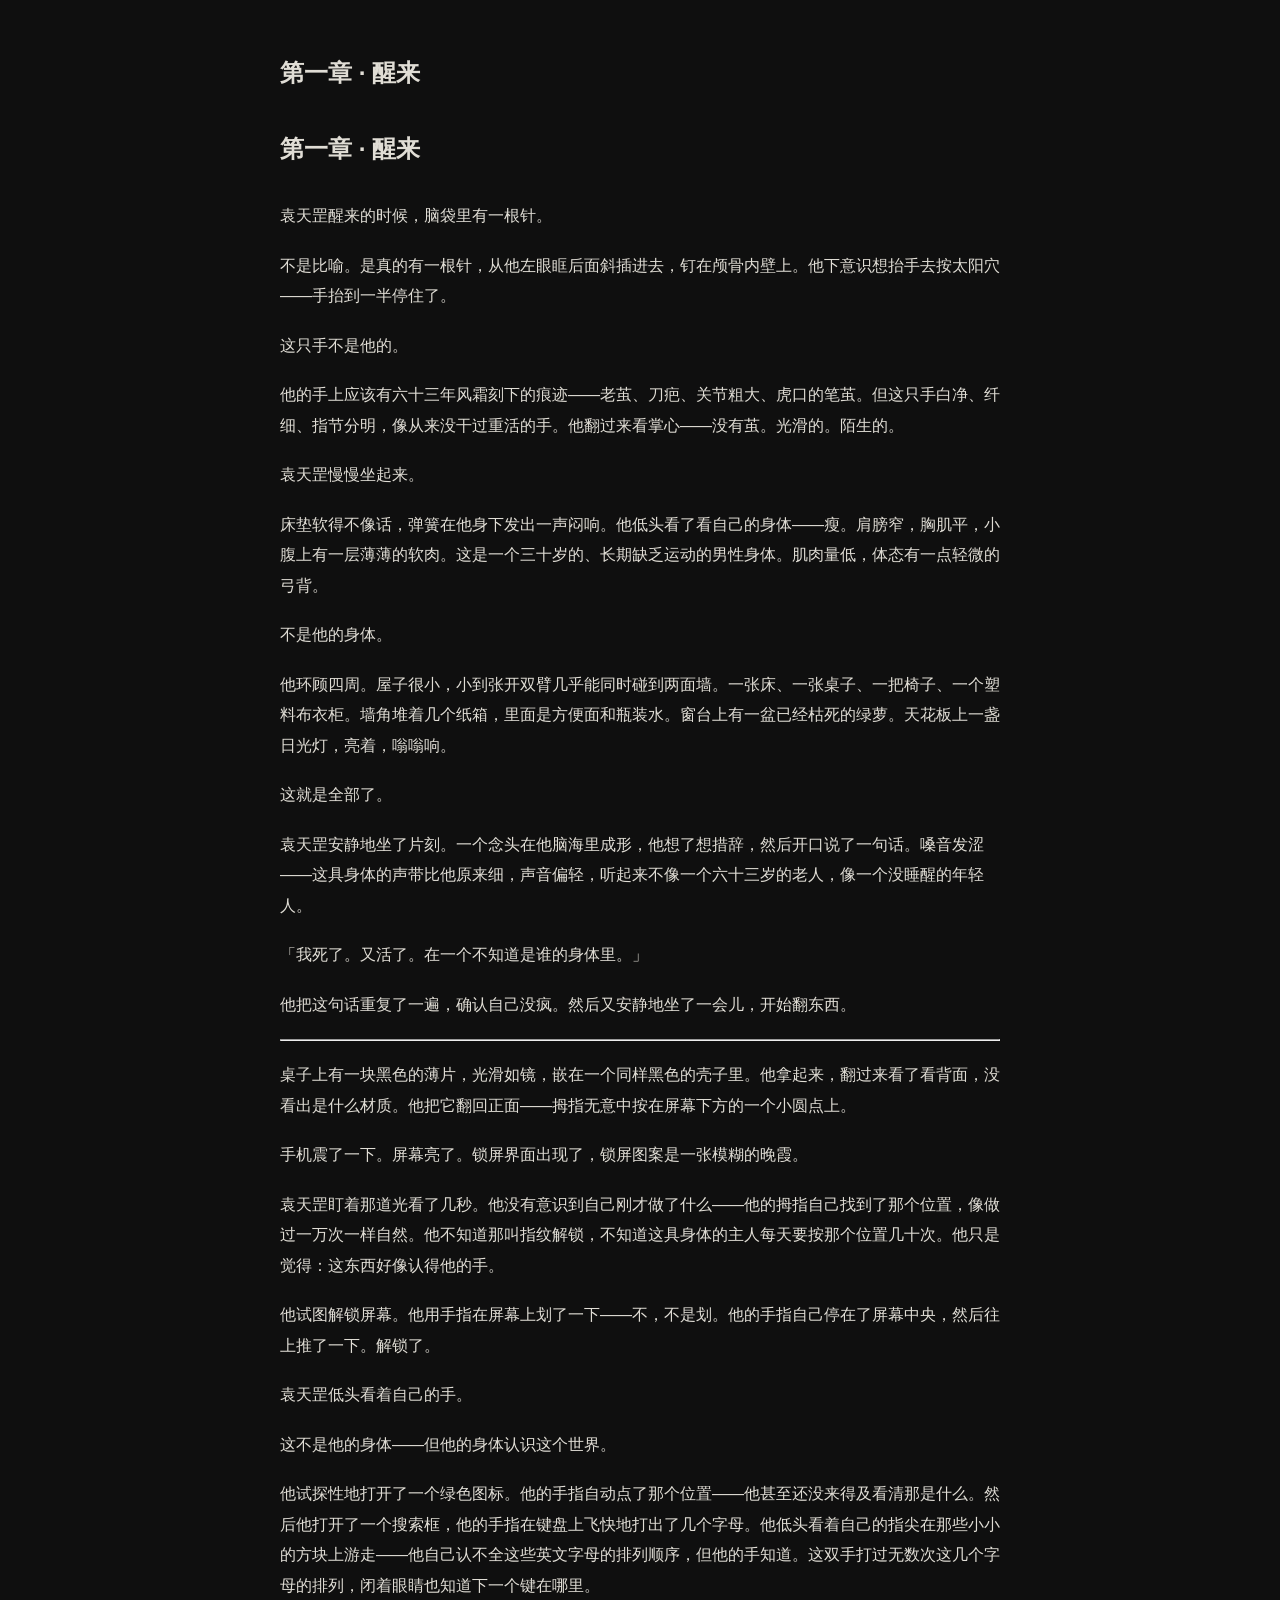
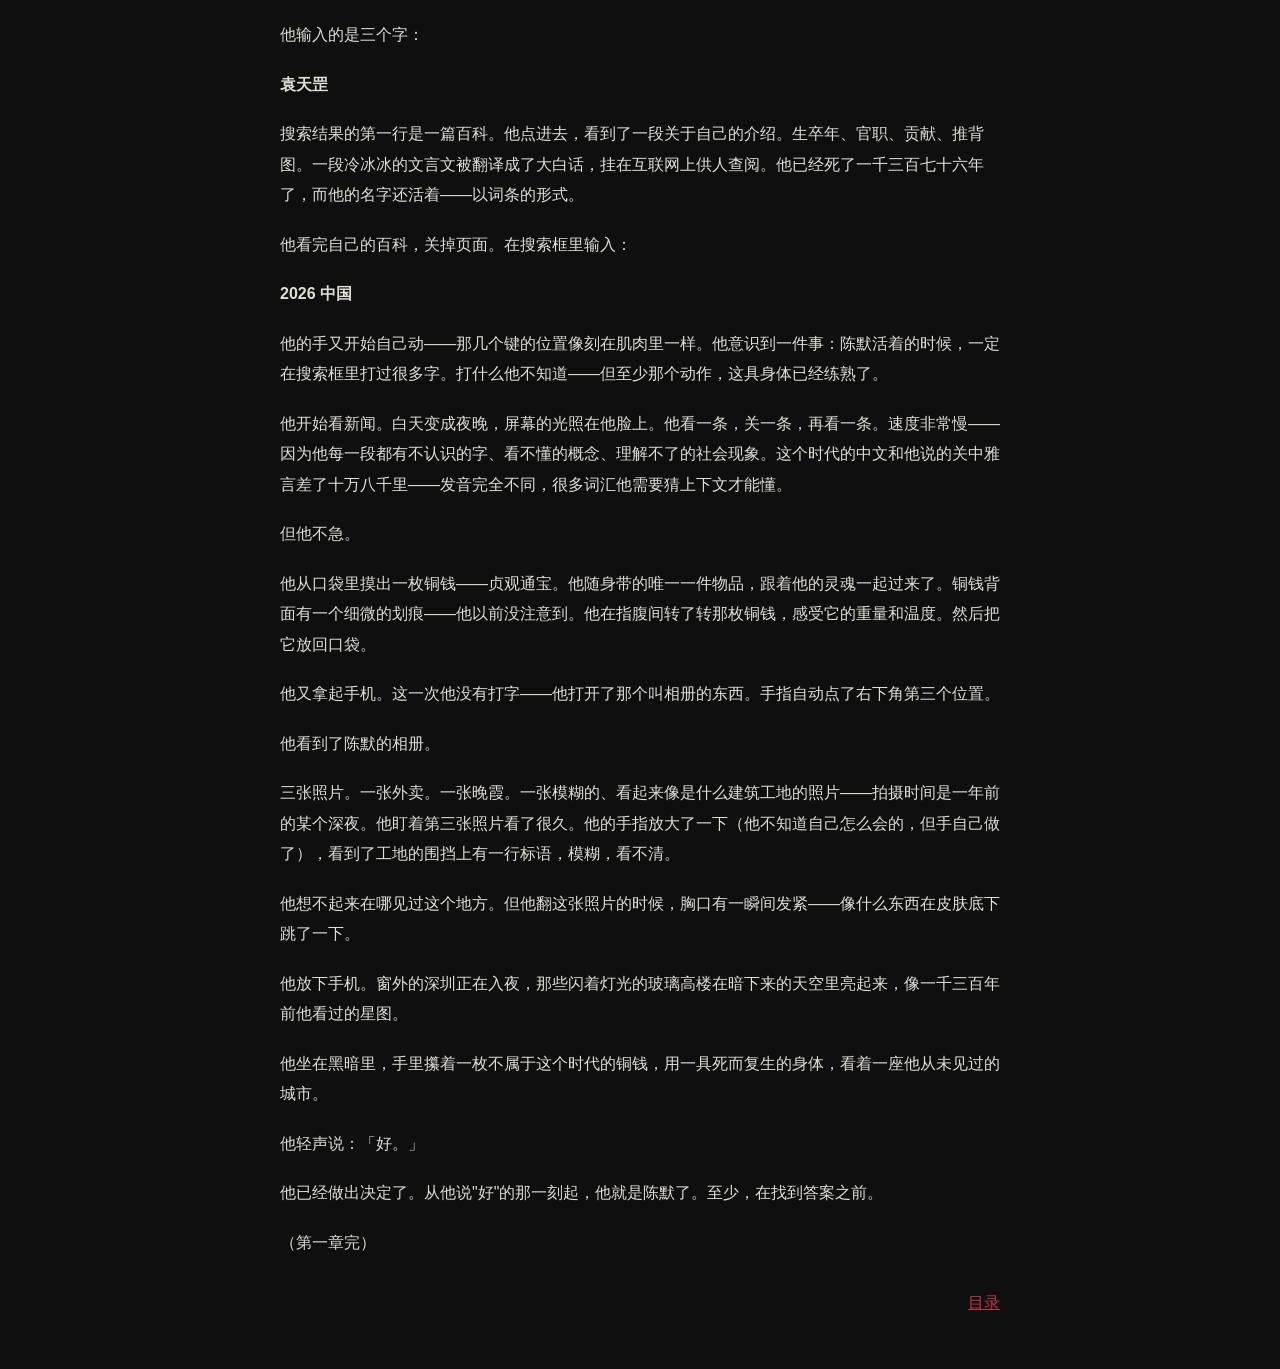
==== ch01.html @ 51642a8d "update" ====
<!DOCTYPE html><html lang=zh-CN><head><meta charset=UTF-8><title>袁天罡 · 第一章 · 醒来</title><link rel=stylesheet href=css/style.css></head><body><div class=chapter><h1>第一章 · 醒来</h1><h1>第一章 · 醒来</h1>
<p>袁天罡醒来的时候，脑袋里有一根针。</p>
<p>不是比喻。是真的有一根针，从他左眼眶后面斜插进去，钉在颅骨内壁上。他下意识想抬手去按太阳穴——手抬到一半停住了。</p>
<p>这只手不是他的。</p>
<p>他的手上应该有六十三年风霜刻下的痕迹——老茧、刀疤、关节粗大、虎口的笔茧。但这只手白净、纤细、指节分明，像从来没干过重活的手。他翻过来看掌心——没有茧。光滑的。陌生的。</p>
<p>袁天罡慢慢坐起来。</p>
<p>床垫软得不像话，弹簧在他身下发出一声闷响。他低头看了看自己的身体——瘦。肩膀窄，胸肌平，小腹上有一层薄薄的软肉。这是一个三十岁的、长期缺乏运动的男性身体。肌肉量低，体态有一点轻微的弓背。</p>
<p>不是他的身体。</p>
<p>他环顾四周。屋子很小，小到张开双臂几乎能同时碰到两面墙。一张床、一张桌子、一把椅子、一个塑料布衣柜。墙角堆着几个纸箱，里面是方便面和瓶装水。窗台上有一盆已经枯死的绿萝。天花板上一盏日光灯，亮着，嗡嗡响。</p>
<p>这就是全部了。</p>
<p>袁天罡安静地坐了片刻。一个念头在他脑海里成形，他想了想措辞，然后开口说了一句话。嗓音发涩——这具身体的声带比他原来细，声音偏轻，听起来不像一个六十三岁的老人，像一个没睡醒的年轻人。</p>
<p>「我死了。又活了。在一个不知道是谁的身体里。」</p>
<p>他把这句话重复了一遍，确认自己没疯。然后又安静地坐了一会儿，开始翻东西。</p>
<hr />
<p>桌子上有一块黑色的薄片，光滑如镜，嵌在一个同样黑色的壳子里。他拿起来，翻过来看了看背面，没看出是什么材质。他把它翻回正面——拇指无意中按在屏幕下方的一个小圆点上。</p>
<p>手机震了一下。屏幕亮了。锁屏界面出现了，锁屏图案是一张模糊的晚霞。</p>
<p>袁天罡盯着那道光看了几秒。他没有意识到自己刚才做了什么——他的拇指自己找到了那个位置，像做过一万次一样自然。他不知道那叫指纹解锁，不知道这具身体的主人每天要按那个位置几十次。他只是觉得：这东西好像认得他的手。</p>
<p>他试图解锁屏幕。他用手指在屏幕上划了一下——不，不是划。他的手指自己停在了屏幕中央，然后往上推了一下。解锁了。</p>
<p>袁天罡低头看着自己的手。</p>
<p>这不是他的身体——但他的身体认识这个世界。</p>
<p>他试探性地打开了一个绿色图标。他的手指自动点了那个位置——他甚至还没来得及看清那是什么。然后他打开了一个搜索框，他的手指在键盘上飞快地打出了几个字母。他低头看着自己的指尖在那些小小的方块上游走——他自己认不全这些英文字母的排列顺序，但他的手知道。这双手打过无数次这几个字母的排列，闭着眼睛也知道下一个键在哪里。</p>
<p>他输入的是三个字：</p>
<p><strong>袁天罡</strong></p>
<p>搜索结果的第一行是一篇百科。他点进去，看到了一段关于自己的介绍。生卒年、官职、贡献、推背图。一段冷冰冰的文言文被翻译成了大白话，挂在互联网上供人查阅。他已经死了一千三百七十六年了，而他的名字还活着——以词条的形式。</p>
<p>他看完自己的百科，关掉页面。在搜索框里输入：</p>
<p><strong>2026 中国</strong></p>
<p>他的手又开始自己动——那几个键的位置像刻在肌肉里一样。他意识到一件事：陈默活着的时候，一定在搜索框里打过很多字。打什么他不知道——但至少那个动作，这具身体已经练熟了。</p>
<p>他开始看新闻。白天变成夜晚，屏幕的光照在他脸上。他看一条，关一条，再看一条。速度非常慢——因为他每一段都有不认识的字、看不懂的概念、理解不了的社会现象。这个时代的中文和他说的关中雅言差了十万八千里——发音完全不同，很多词汇他需要猜上下文才能懂。</p>
<p>但他不急。</p>
<p>他从口袋里摸出一枚铜钱——贞观通宝。他随身带的唯一一件物品，跟着他的灵魂一起过来了。铜钱背面有一个细微的划痕——他以前没注意到。他在指腹间转了转那枚铜钱，感受它的重量和温度。然后把它放回口袋。</p>
<p>他又拿起手机。这一次他没有打字——他打开了那个叫相册的东西。手指自动点了右下角第三个位置。</p>
<p>他看到了陈默的相册。</p>
<p>三张照片。一张外卖。一张晚霞。一张模糊的、看起来像是什么建筑工地的照片——拍摄时间是一年前的某个深夜。他盯着第三张照片看了很久。他的手指放大了一下（他不知道自己怎么会的，但手自己做了），看到了工地的围挡上有一行标语，模糊，看不清。</p>
<p>他想不起来在哪见过这个地方。但他翻这张照片的时候，胸口有一瞬间发紧——像什么东西在皮肤底下跳了一下。</p>
<p>他放下手机。窗外的深圳正在入夜，那些闪着灯光的玻璃高楼在暗下来的天空里亮起来，像一千三百年前他看过的星图。</p>
<p>他坐在黑暗里，手里攥着一枚不属于这个时代的铜钱，用一具死而复生的身体，看着一座他从未见过的城市。</p>
<p>他轻声说：「好。」</p>
<p>他已经做出决定了。从他说&quot;好&quot;的那一刻起，他就是陈默了。至少，在找到答案之前。</p>
<p>（第一章完）</p>
</div><div class=chapter-nav style='max-width:720px;margin:30px auto;display:flex;justify-content:space-between'><span></span><a href=index.html>目录</a></div></body></html>
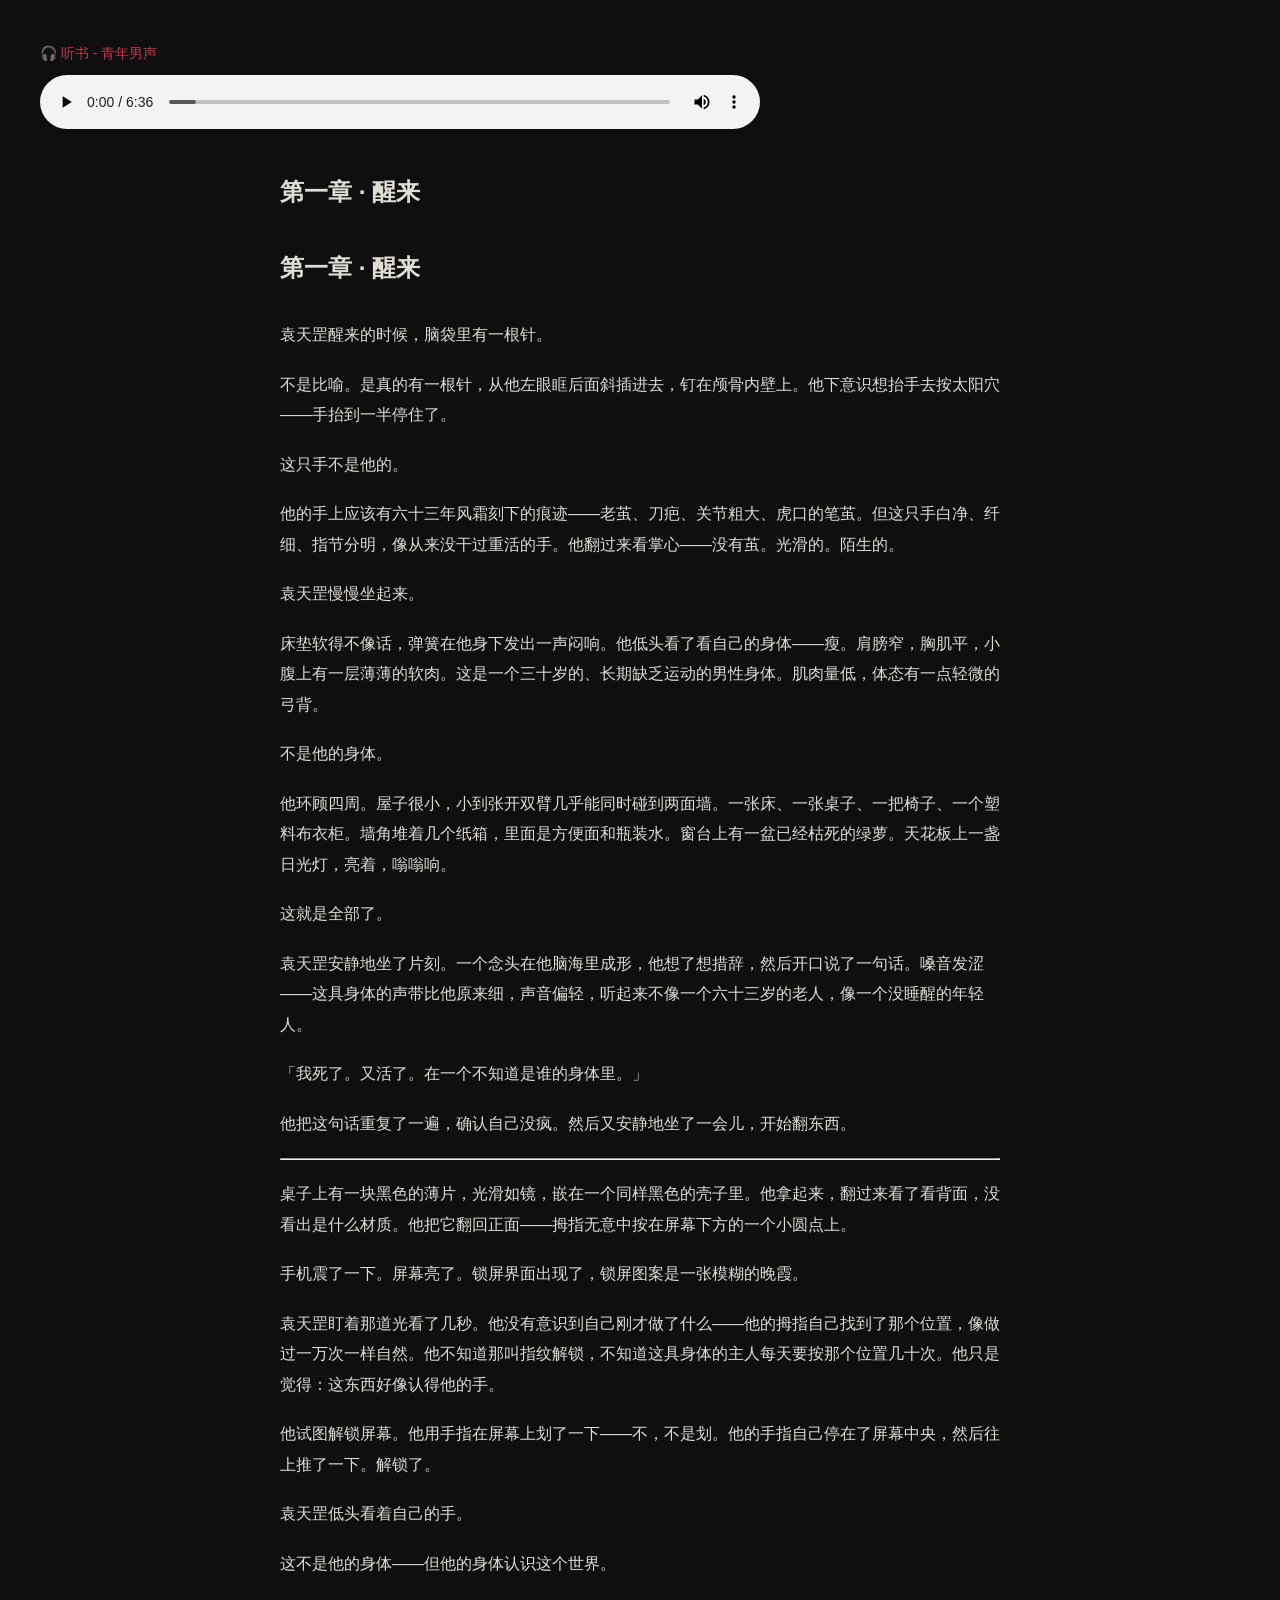
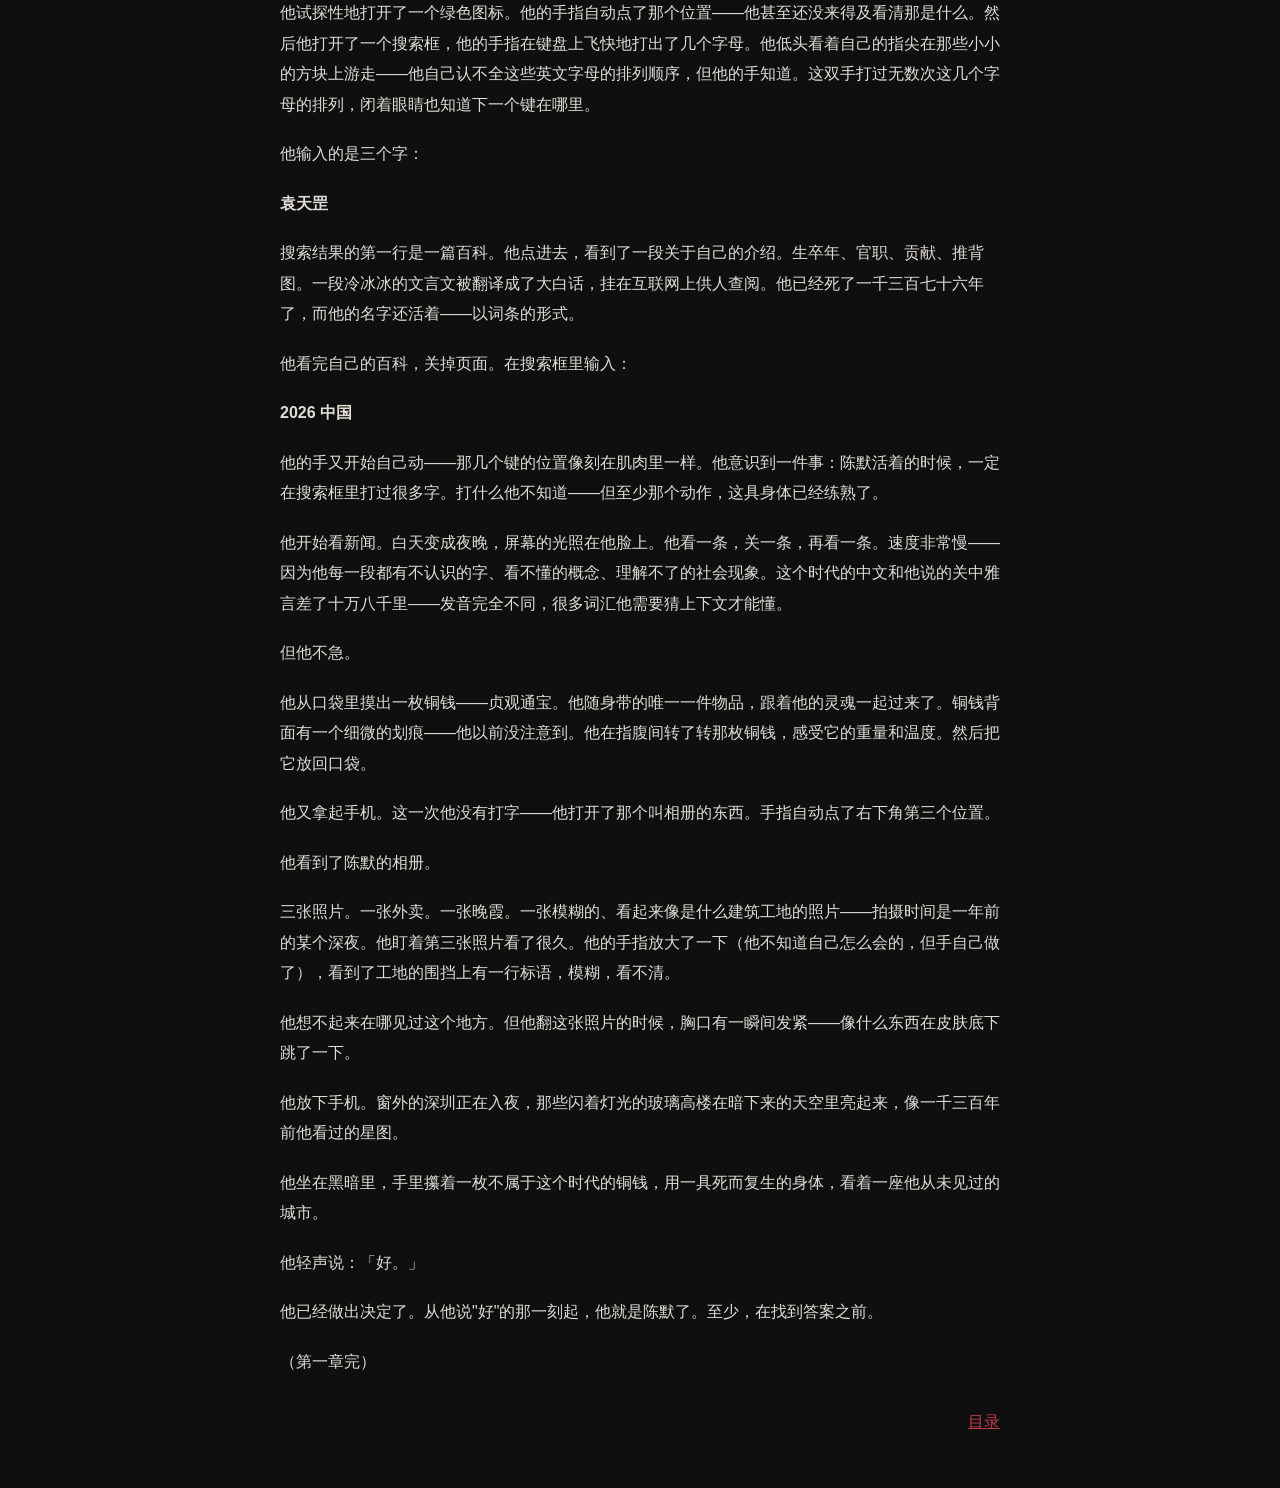
==== commit ba99fdb1: "Add player" ====
--- a/ch01.html
+++ b/ch01.html
@@ -1,4 +1,5 @@
-<!DOCTYPE html><html lang=zh-CN><head><meta charset=UTF-8><title>袁天罡 · 第一章 · 醒来</title><link rel=stylesheet href=css/style.css></head><body><div class=chapter><h1>第一章 · 醒来</h1><h1>第一章 · 醒来</h1>
+<!DOCTYPE html><html lang=zh-CN><head><meta charset=UTF-8><title>袁天罡 · 第一章 · 醒来</title><link rel=stylesheet href=css/style.css></head><body><div style=max-width:720px;margin:20px auto;background:#1a1a1a;border-radius:8px;padding:15px 20px;border-left:3px solid #8b2332><div style=color:#c0394a;font-size:14px;margin-bottom:8px>🎧 听书 - 青年男声</div><audio controls style=width:100% preload=metadata><source src=audio/ch01_full.mp3 type=audio/mpeg></audio></div>
+<div class=chapter><h1>第一章 · 醒来</h1><h1>第一章 · 醒来</h1>
 <p>袁天罡醒来的时候，脑袋里有一根针。</p>
 <p>不是比喻。是真的有一根针，从他左眼眶后面斜插进去，钉在颅骨内壁上。他下意识想抬手去按太阳穴——手抬到一半停住了。</p>
 <p>这只手不是他的。</p>
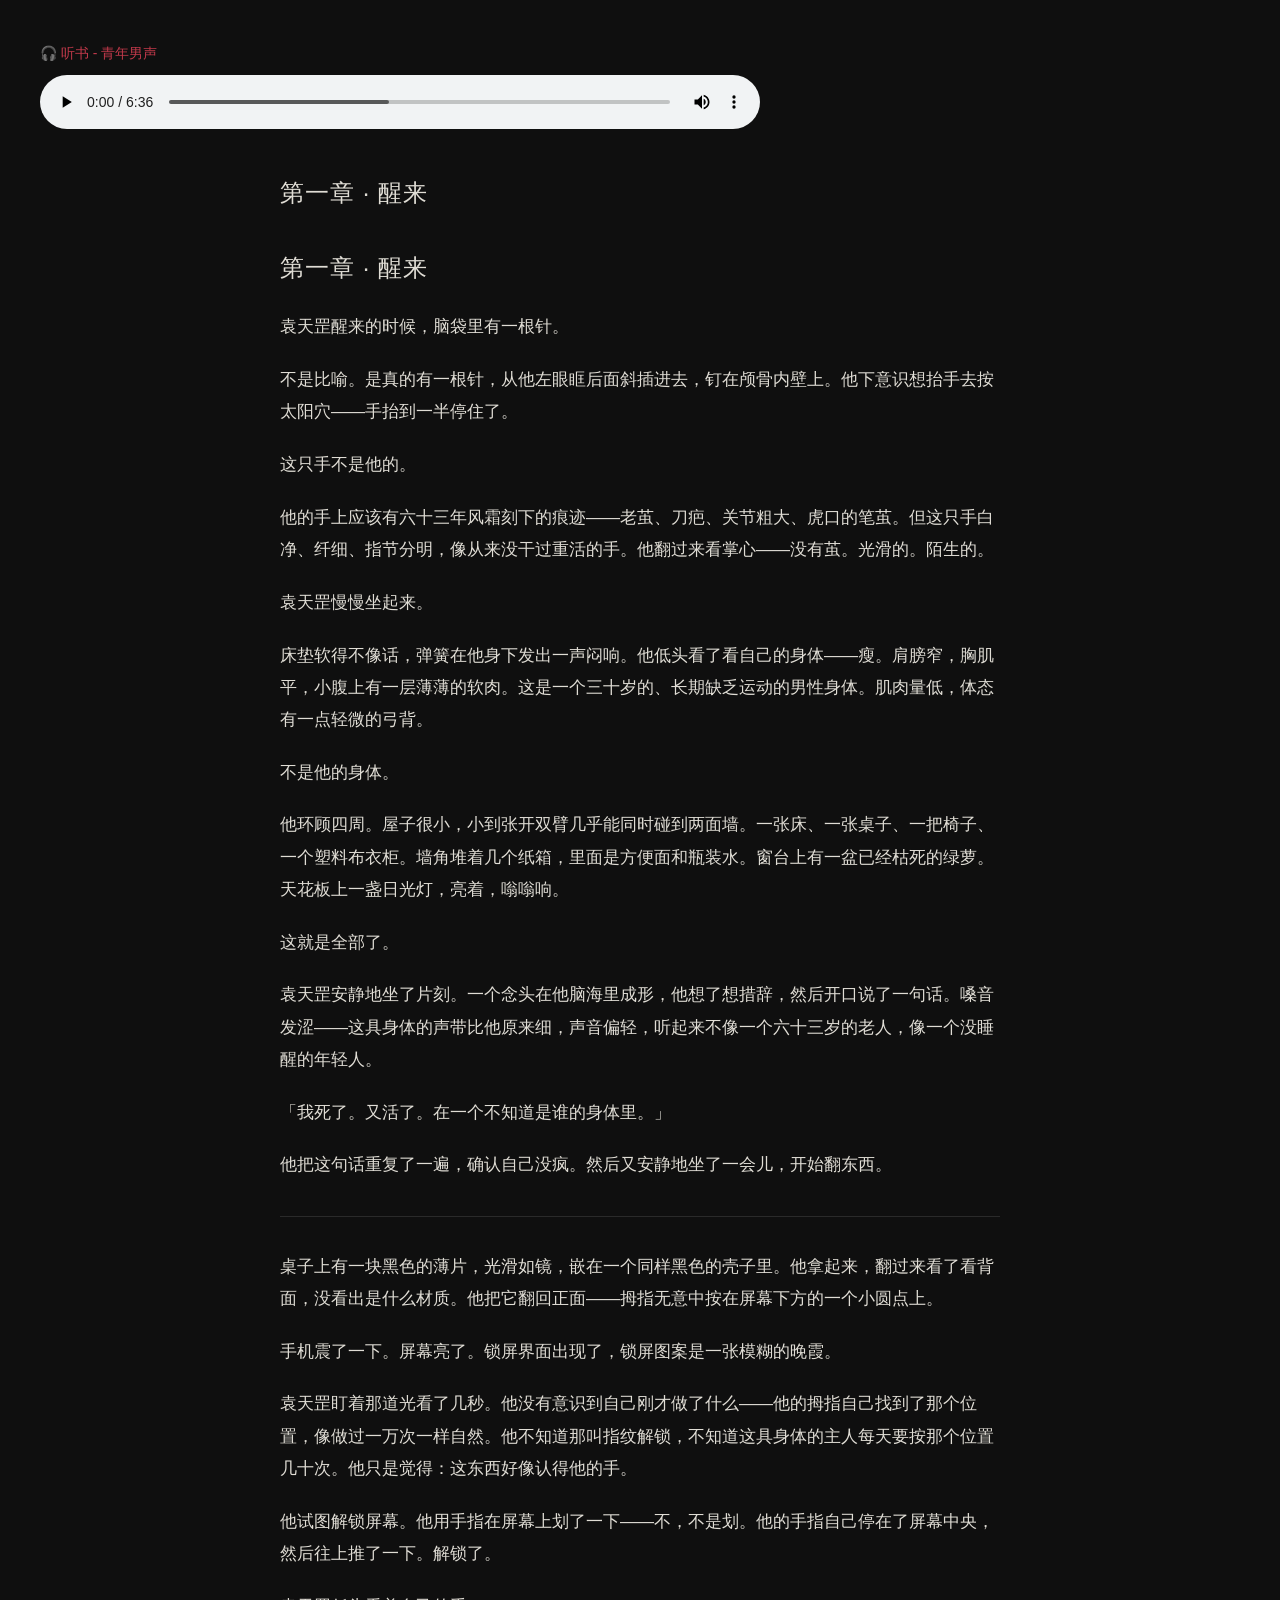
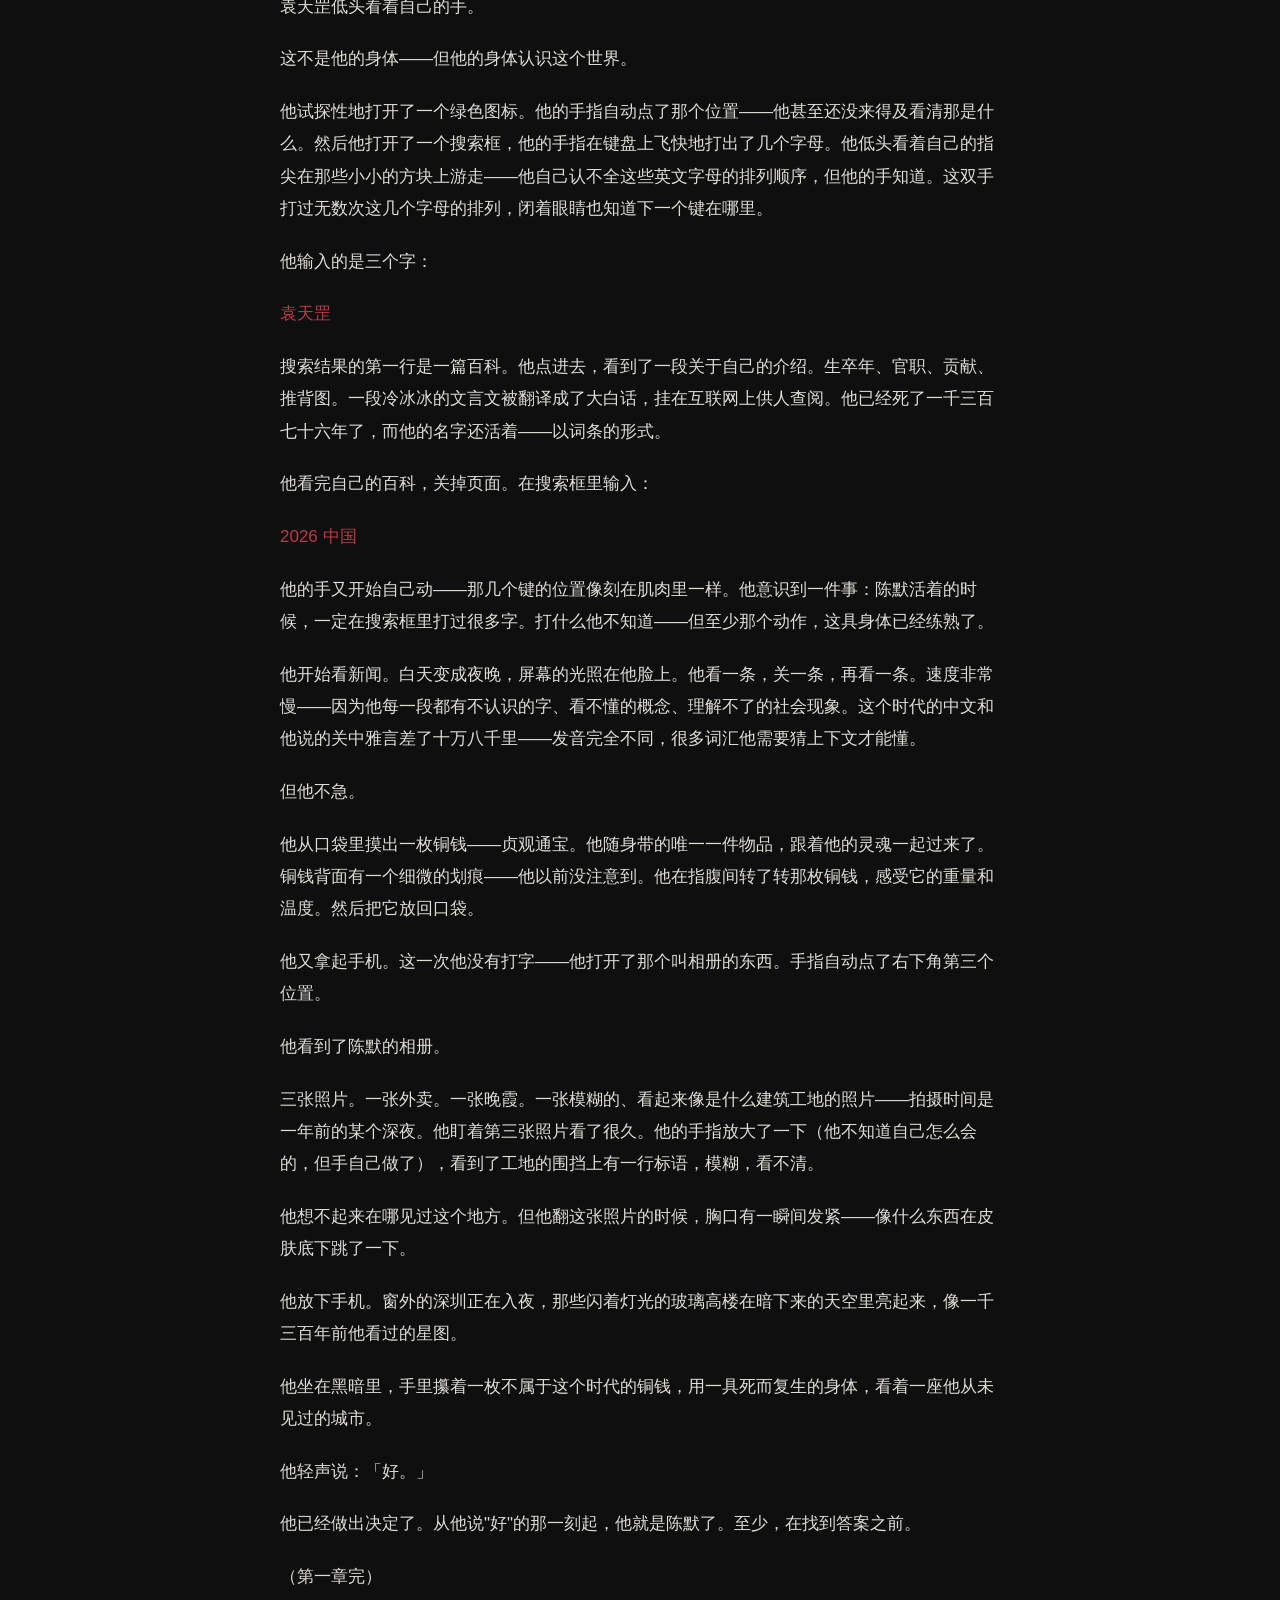
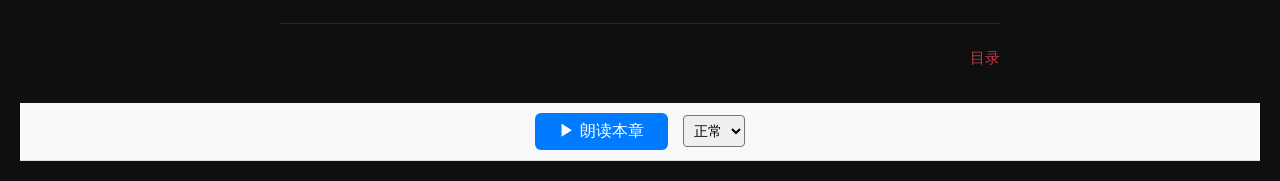
==== commit 48a5e738: "添加TTS朗读: ch01.html" ====
--- a/ch01.html
+++ b/ch01.html
@@ -38,4 +38,104 @@
 <p>他轻声说：「好。」</p>
 <p>他已经做出决定了。从他说&quot;好&quot;的那一刻起，他就是陈默了。至少，在找到答案之前。</p>
 <p>（第一章完）</p>
-</div><div class=chapter-nav style='max-width:720px;margin:30px auto;display:flex;justify-content:space-between'><span></span><a href=index.html>目录</a></div></body></html>+</div><div class=chapter-nav style='max-width:720px;margin:30px auto;display:flex;justify-content:space-between'><span></span><a href=index.html>目录</a></div>
+    <div id="tts-bar" style="position:sticky;top:0;background:#f8f9fa;padding:10px;border-bottom:1px solid #ddd;text-align:center;z-index:100;display:none;">
+        <button id="tts-play" style="padding:8px 24px;background:#007aff;color:white;border:none;border-radius:6px;cursor:pointer;font-size:16px;">▶ 朗读本章</button>
+        <button id="tts-pause" style="padding:8px 24px;background:#ff9500;color:white;border:none;border-radius:6px;cursor:pointer;font-size:16px;display:none;">⏸ 暂停</button>
+        <button id="tts-stop" style="padding:8px 24px;background:#ff3b30;color:white;border:none;border-radius:6px;cursor:pointer;font-size:16px;display:none;">⏹ 停止</button>
+        <select id="tts-rate" style="margin-left:10px;padding:6px;border-radius:4px;font-size:14px;">
+            <option value="0.8">慢速</option>
+            <option value="1" selected>正常</option>
+            <option value="1.2">快速</option>
+        </select>
+    </div>
+    <script>
+    (function(){
+        const bar = document.getElementById('tts-bar');
+        const playBtn = document.getElementById('tts-play');
+        const pauseBtn = document.getElementById('tts-pause');
+        const stopBtn = document.getElementById('tts-stop');
+        const rateSelect = document.getElementById('tts-rate');
+        let utterance = null;
+        let isPaused = false;
+        
+        function getText() {
+            const content = document.querySelector('.content') || document.querySelector('body');
+            const clone = content.cloneNode(true);
+            // 移除按钮/脚本/样式
+            clone.querySelectorAll('script,style,button,select,#tts-bar,.footer,.site-footer,.site-header,.chapter-list,.meta').forEach(el => el.remove());
+            let text = clone.textContent || '';
+            // 清理多余空白
+            text = text.replace(/\s+/g, ' ').trim();
+            // 限制长度（避免太长）
+            if (text.length > 50000) text = text.slice(0, 50000);
+            return text;
+        }
+        
+        function speak() {
+            if (utterance) {
+                window.speechSynthesis.cancel();
+            }
+            utterance = new SpeechSynthesisUtterance(getText());
+            utterance.lang = 'zh-CN';
+            utterance.rate = parseFloat(rateSelect.value);
+            
+            // 尝试选一个中文语音
+            const voices = window.speechSynthesis.getVoices();
+            const zhVoice = voices.find(v => v.lang.startsWith('zh'));
+            if (zhVoice) utterance.voice = zhVoice;
+            
+            utterance.onstart = function() {
+                playBtn.style.display = 'none';
+                pauseBtn.style.display = 'inline-block';
+                stopBtn.style.display = 'inline-block';
+            };
+            utterance.onend = function() {
+                playBtn.style.display = 'inline-block';
+                pauseBtn.style.display = 'none';
+                stopBtn.style.display = 'none';
+                utterance = null;
+            };
+            utterance.onerror = function() {
+                playBtn.style.display = 'inline-block';
+                pauseBtn.style.display = 'none';
+                stopBtn.style.display = 'none';
+            };
+            window.speechSynthesis.speak(utterance);
+        }
+        
+        playBtn.addEventListener('click', function() {
+            if (isPaused && utterance) {
+                window.speechSynthesis.resume();
+                isPaused = false;
+                playBtn.style.display = 'none';
+                pauseBtn.style.display = 'inline-block';
+                return;
+            }
+            speak();
+        });
+        
+        pauseBtn.addEventListener('click', function() {
+            window.speechSynthesis.pause();
+            isPaused = true;
+            pauseBtn.style.display = 'none';
+            playBtn.style.display = 'inline-block';
+            playBtn.textContent = '▶ 继续';
+        });
+        
+        stopBtn.addEventListener('click', function() {
+            window.speechSynthesis.cancel();
+            utterance = null;
+            isPaused = false;
+            playBtn.style.display = 'inline-block';
+            playBtn.textContent = '▶ 朗读本章';
+            pauseBtn.style.display = 'none';
+            stopBtn.style.display = 'none';
+        });
+        
+        // 显示TTS栏
+        bar.style.display = 'block';
+    })();
+    </script>
+
+</body></html>
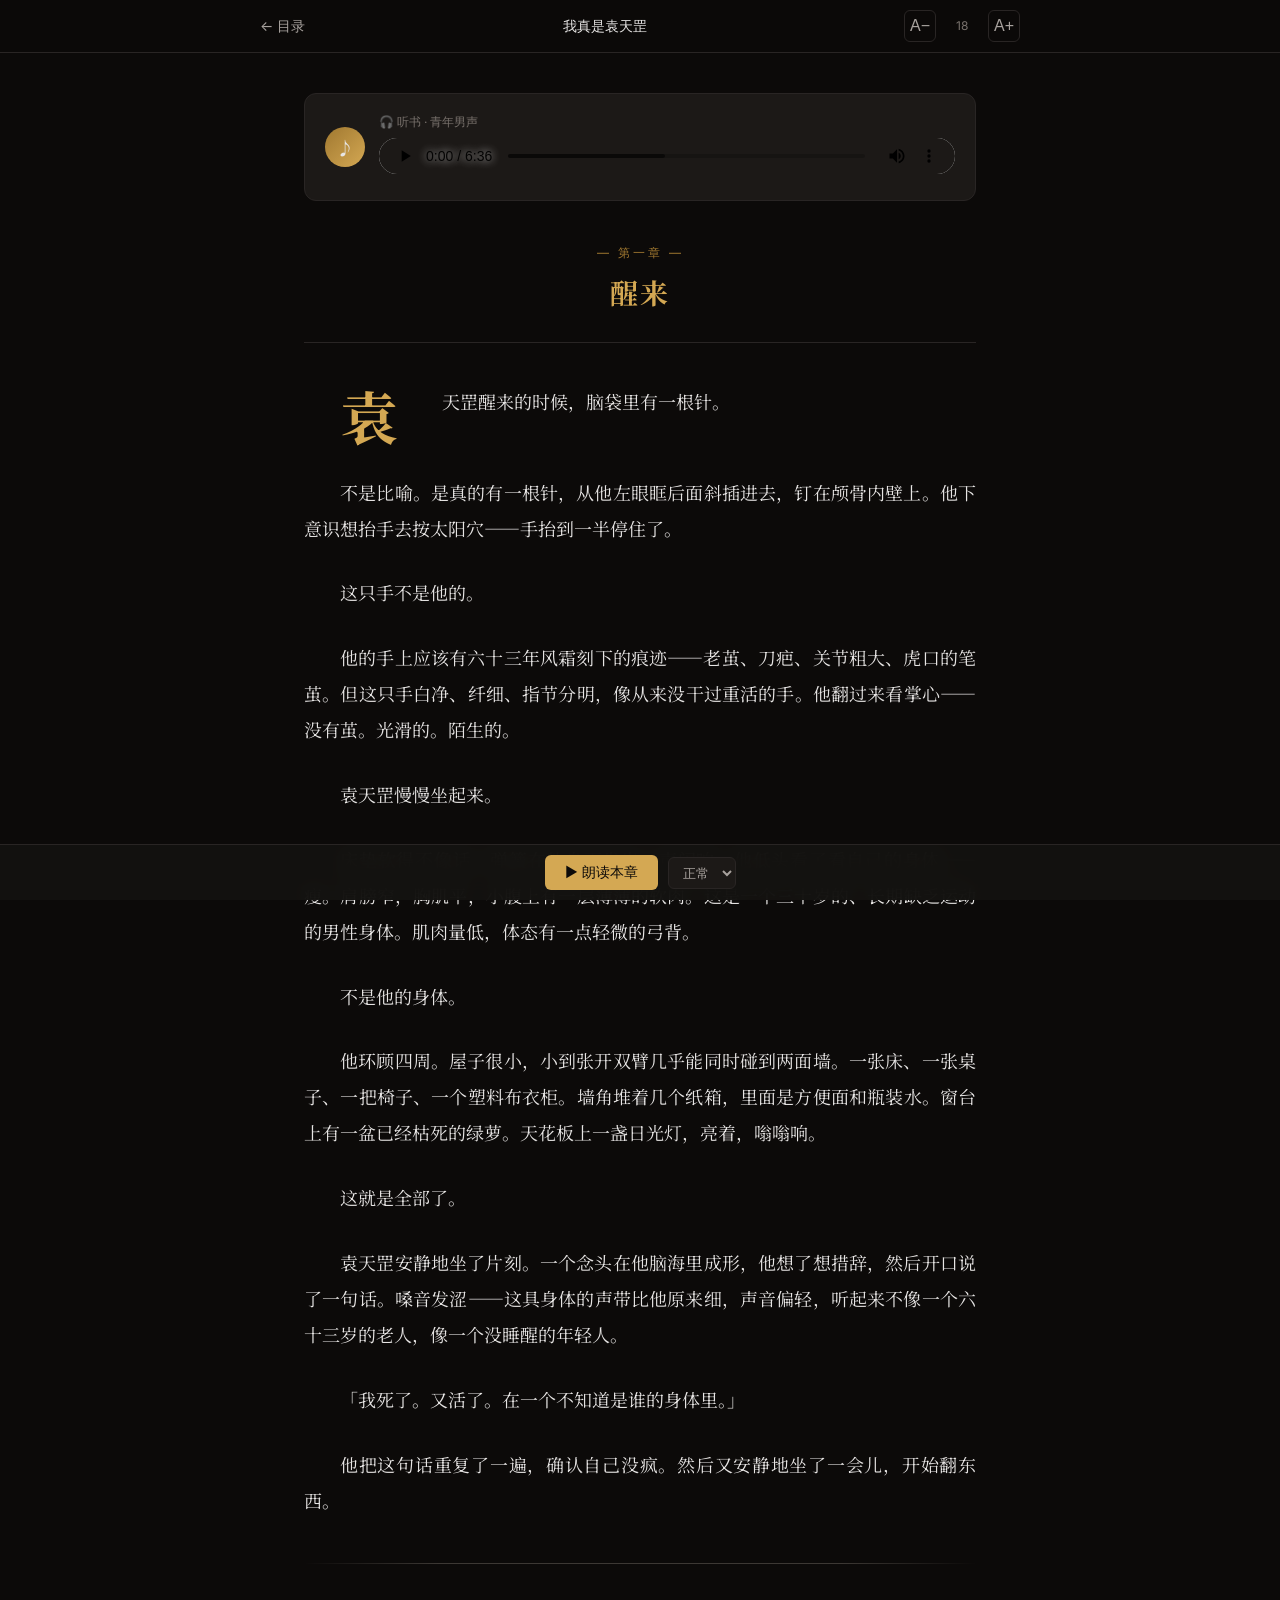
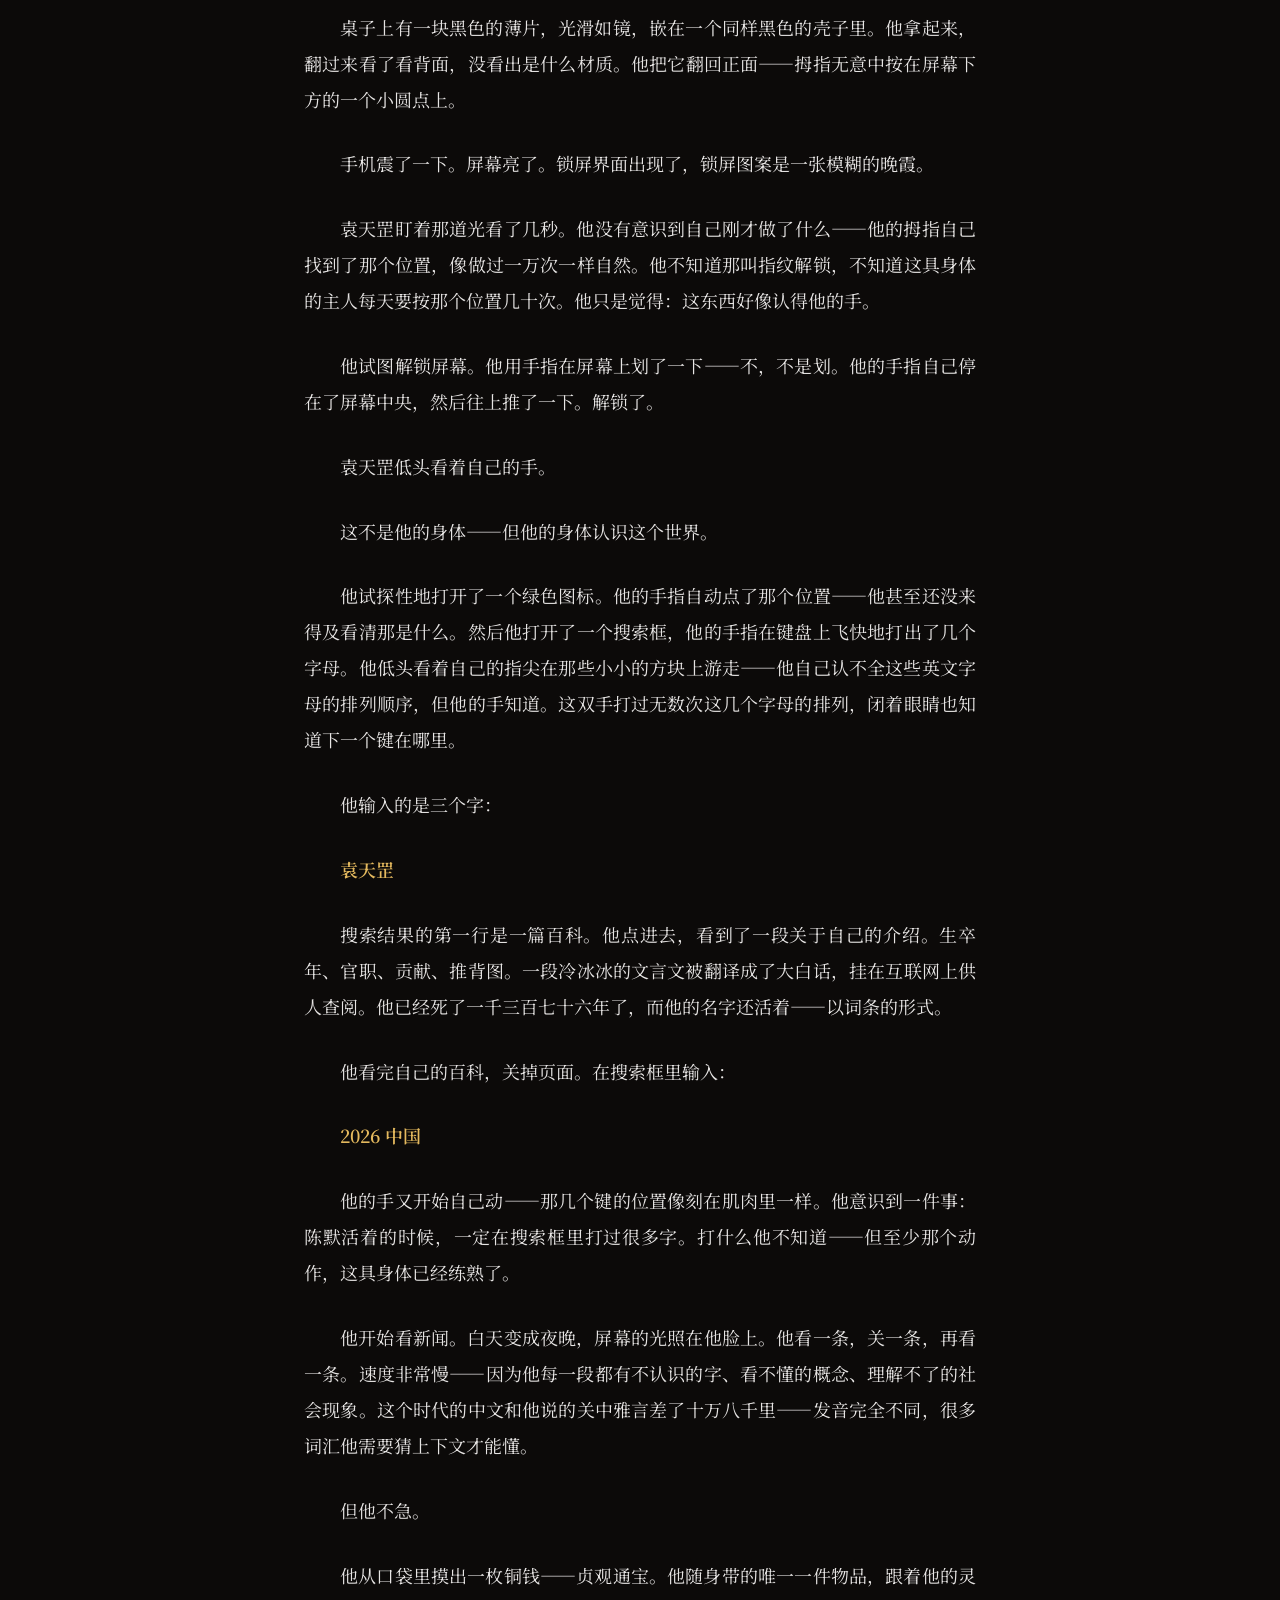
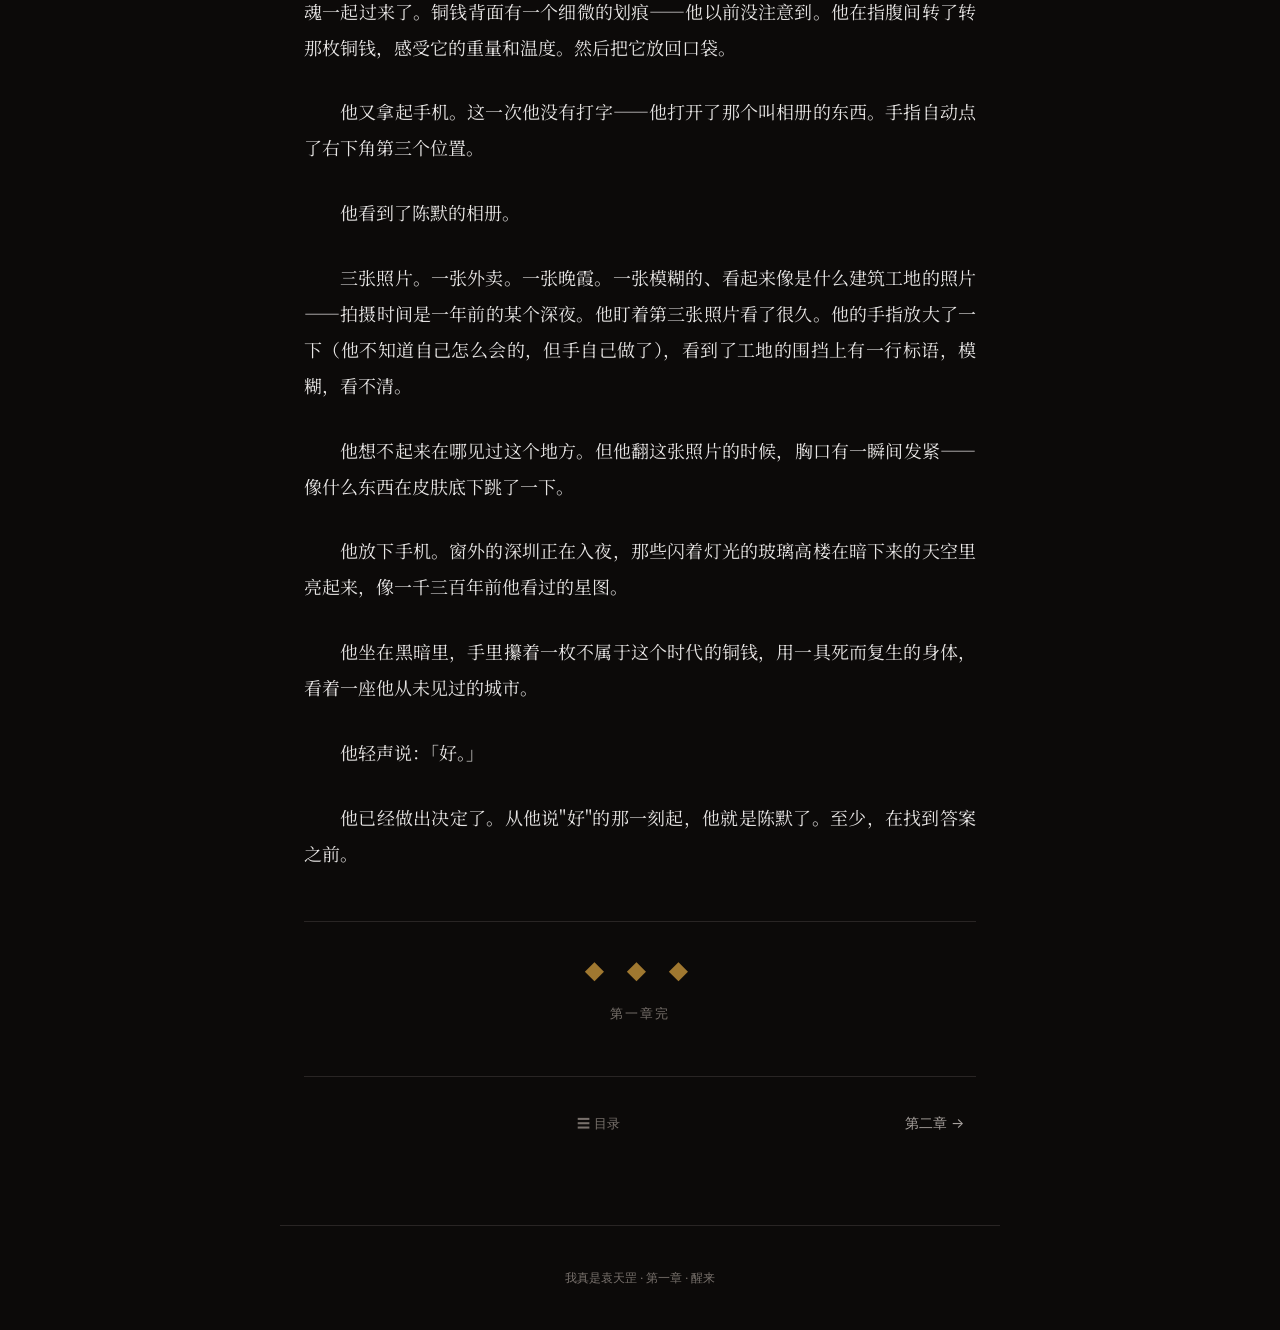
==== commit c53875a4: "v2 主题 redesign: 暗金古卷风格，目录页+章节页全新排版，阅读进度条，字号调节，TTS朗读" ====
--- a/ch01.html
+++ b/ch01.html
@@ -1,5 +1,45 @@
-<!DOCTYPE html><html lang=zh-CN><head><meta charset=UTF-8><title>袁天罡 · 第一章 · 醒来</title><link rel=stylesheet href=css/style.css></head><body><div style=max-width:720px;margin:20px auto;background:#1a1a1a;border-radius:8px;padding:15px 20px;border-left:3px solid #8b2332><div style=color:#c0394a;font-size:14px;margin-bottom:8px>🎧 听书 - 青年男声</div><audio controls style=width:100% preload=metadata><source src=audio/ch01_full.mp3 type=audio/mpeg></audio></div>
-<div class=chapter><h1>第一章 · 醒来</h1><h1>第一章 · 醒来</h1>
+<!DOCTYPE html>
+<html lang="zh-CN">
+<head>
+<meta charset="UTF-8">
+<meta name="viewport" content="width=device-width,initial-scale=1.0">
+<title>第一章 · 醒来 · 我真是袁天罡</title>
+<link rel="stylesheet" href="css/style.css">
+</head>
+<body>
+
+<div id="reading-progress"></div>
+
+<nav class="top-nav">
+  <div class="top-nav-inner">
+    <a href="index.html">← 目录</a>
+    <span class="nav-title">我真是袁天罡</span>
+    <div class="reading-controls">
+      <button id="font-dec" title="减小字号">A−</button>
+      <span class="font-size-label" id="font-label">18</span>
+      <button id="font-inc" title="增大字号">A+</button>
+    </div>
+  </div>
+</nav>
+
+<div class="chapter-wrapper">
+  <div class="audio-player">
+    <div class="audio-icon">♪</div>
+    <div class="audio-info">
+      <div class="audio-label">🎧 听书 · 青年男声</div>
+      <audio controls preload="metadata">
+        <source src="audio/ch01_full.mp3" type="audio/mpeg">
+      </audio>
+    </div>
+  </div>
+
+  <div class="chapter-title">
+    <div class="ch-label">— 第一章 —</div>
+    <h1>醒来</h1>
+  </div>
+
+  <div class="chapter-content">
+
 <p>袁天罡醒来的时候，脑袋里有一根针。</p>
 <p>不是比喻。是真的有一根针，从他左眼眶后面斜插进去，钉在颅骨内壁上。他下意识想抬手去按太阳穴——手抬到一半停住了。</p>
 <p>这只手不是他的。</p>
@@ -12,7 +52,9 @@
 <p>袁天罡安静地坐了片刻。一个念头在他脑海里成形，他想了想措辞，然后开口说了一句话。嗓音发涩——这具身体的声带比他原来细，声音偏轻，听起来不像一个六十三岁的老人，像一个没睡醒的年轻人。</p>
 <p>「我死了。又活了。在一个不知道是谁的身体里。」</p>
 <p>他把这句话重复了一遍，确认自己没疯。然后又安静地坐了一会儿，开始翻东西。</p>
+
 <hr />
+
 <p>桌子上有一块黑色的薄片，光滑如镜，嵌在一个同样黑色的壳子里。他拿起来，翻过来看了看背面，没看出是什么材质。他把它翻回正面——拇指无意中按在屏幕下方的一个小圆点上。</p>
 <p>手机震了一下。屏幕亮了。锁屏界面出现了，锁屏图案是一张模糊的晚霞。</p>
 <p>袁天罡盯着那道光看了几秒。他没有意识到自己刚才做了什么——他的拇指自己找到了那个位置，像做过一万次一样自然。他不知道那叫指纹解锁，不知道这具身体的主人每天要按那个位置几十次。他只是觉得：这东西好像认得他的手。</p>
@@ -36,106 +78,117 @@
 <p>他放下手机。窗外的深圳正在入夜，那些闪着灯光的玻璃高楼在暗下来的天空里亮起来，像一千三百年前他看过的星图。</p>
 <p>他坐在黑暗里，手里攥着一枚不属于这个时代的铜钱，用一具死而复生的身体，看着一座他从未见过的城市。</p>
 <p>他轻声说：「好。」</p>
-<p>他已经做出决定了。从他说&quot;好&quot;的那一刻起，他就是陈默了。至少，在找到答案之前。</p>
-<p>（第一章完）</p>
-</div><div class=chapter-nav style='max-width:720px;margin:30px auto;display:flex;justify-content:space-between'><span></span><a href=index.html>目录</a></div>
-    <div id="tts-bar" style="position:sticky;top:0;background:#f8f9fa;padding:10px;border-bottom:1px solid #ddd;text-align:center;z-index:100;display:none;">
-        <button id="tts-play" style="padding:8px 24px;background:#007aff;color:white;border:none;border-radius:6px;cursor:pointer;font-size:16px;">▶ 朗读本章</button>
-        <button id="tts-pause" style="padding:8px 24px;background:#ff9500;color:white;border:none;border-radius:6px;cursor:pointer;font-size:16px;display:none;">⏸ 暂停</button>
-        <button id="tts-stop" style="padding:8px 24px;background:#ff3b30;color:white;border:none;border-radius:6px;cursor:pointer;font-size:16px;display:none;">⏹ 停止</button>
-        <select id="tts-rate" style="margin-left:10px;padding:6px;border-radius:4px;font-size:14px;">
-            <option value="0.8">慢速</option>
-            <option value="1" selected>正常</option>
-            <option value="1.2">快速</option>
-        </select>
-    </div>
-    <script>
-    (function(){
-        const bar = document.getElementById('tts-bar');
-        const playBtn = document.getElementById('tts-play');
-        const pauseBtn = document.getElementById('tts-pause');
-        const stopBtn = document.getElementById('tts-stop');
-        const rateSelect = document.getElementById('tts-rate');
-        let utterance = null;
-        let isPaused = false;
-        
-        function getText() {
-            const content = document.querySelector('.content') || document.querySelector('body');
-            const clone = content.cloneNode(true);
-            // 移除按钮/脚本/样式
-            clone.querySelectorAll('script,style,button,select,#tts-bar,.footer,.site-footer,.site-header,.chapter-list,.meta').forEach(el => el.remove());
-            let text = clone.textContent || '';
-            // 清理多余空白
-            text = text.replace(/\s+/g, ' ').trim();
-            // 限制长度（避免太长）
-            if (text.length > 50000) text = text.slice(0, 50000);
-            return text;
-        }
-        
-        function speak() {
-            if (utterance) {
-                window.speechSynthesis.cancel();
-            }
-            utterance = new SpeechSynthesisUtterance(getText());
-            utterance.lang = 'zh-CN';
-            utterance.rate = parseFloat(rateSelect.value);
-            
-            // 尝试选一个中文语音
-            const voices = window.speechSynthesis.getVoices();
-            const zhVoice = voices.find(v => v.lang.startsWith('zh'));
-            if (zhVoice) utterance.voice = zhVoice;
-            
-            utterance.onstart = function() {
-                playBtn.style.display = 'none';
-                pauseBtn.style.display = 'inline-block';
-                stopBtn.style.display = 'inline-block';
-            };
-            utterance.onend = function() {
-                playBtn.style.display = 'inline-block';
-                pauseBtn.style.display = 'none';
-                stopBtn.style.display = 'none';
-                utterance = null;
-            };
-            utterance.onerror = function() {
-                playBtn.style.display = 'inline-block';
-                pauseBtn.style.display = 'none';
-                stopBtn.style.display = 'none';
-            };
-            window.speechSynthesis.speak(utterance);
-        }
-        
-        playBtn.addEventListener('click', function() {
-            if (isPaused && utterance) {
-                window.speechSynthesis.resume();
-                isPaused = false;
-                playBtn.style.display = 'none';
-                pauseBtn.style.display = 'inline-block';
-                return;
-            }
-            speak();
-        });
-        
-        pauseBtn.addEventListener('click', function() {
-            window.speechSynthesis.pause();
-            isPaused = true;
-            pauseBtn.style.display = 'none';
-            playBtn.style.display = 'inline-block';
-            playBtn.textContent = '▶ 继续';
-        });
-        
-        stopBtn.addEventListener('click', function() {
-            window.speechSynthesis.cancel();
-            utterance = null;
-            isPaused = false;
-            playBtn.style.display = 'inline-block';
-            playBtn.textContent = '▶ 朗读本章';
-            pauseBtn.style.display = 'none';
-            stopBtn.style.display = 'none';
-        });
-        
-        // 显示TTS栏
-        bar.style.display = 'block';
-    })();
-    </script>
+<p>他已经做出决定了。从他说"好"的那一刻起，他就是陈默了。至少，在找到答案之前。</p>
 
-</body></html>+  </div>
+
+  <div class="chapter-end">
+    <span class="end-ornament">◆ ◆ ◆</span>
+    第一章完
+  </div>
+
+  <div class="chapter-nav">
+    <span></span>
+    <div class="nav-center"><a href="index.html">☰ 目录</a></div>
+    <a href="ch02.html">第二章 →</a>
+  </div>
+</div>
+
+<div id="tts-bar">
+  <div class="tts-inner">
+    <button id="tts-play">▶ 朗读本章</button>
+    <button id="tts-pause" style="display:none;">⏸ 暂停</button>
+    <button id="tts-stop" style="display:none;">⏹ 停止</button>
+    <select id="tts-rate">
+      <option value="0.8">慢速</option>
+      <option value="1" selected>正常</option>
+      <option value="1.2">快速</option>
+    </select>
+  </div>
+</div>
+
+<footer class="site-footer">我真是袁天罡 · 第一章 · 醒来</footer>
+
+<script>
+// ── 阅读进度条 ──
+(function(){
+  const bar = document.getElementById('reading-progress');
+  window.addEventListener('scroll', function() {
+    const scrollTop = window.scrollY;
+    const docHeight = document.documentElement.scrollHeight - window.innerHeight;
+    const progress = docHeight > 0 ? (scrollTop / docHeight) * 100 : 0;
+    bar.style.width = progress + '%';
+  });
+})();
+
+// ── 字号调节 ──
+(function(){
+  const content = document.querySelector('.chapter-content');
+  const label = document.getElementById('font-label');
+  let size = 18;
+  document.getElementById('font-inc').addEventListener('click', function() {
+    if (size < 24) { size += 1; content.style.fontSize = size + 'px'; label.textContent = size; }
+  });
+  document.getElementById('font-dec').addEventListener('click', function() {
+    if (size > 14) { size -= 1; content.style.fontSize = size + 'px'; label.textContent = size; }
+  });
+})();
+
+// ── TTS 朗读 ──
+(function(){
+  const playBtn = document.getElementById('tts-play');
+  const pauseBtn = document.getElementById('tts-pause');
+  const stopBtn = document.getElementById('tts-stop');
+  const rateSelect = document.getElementById('tts-rate');
+  let utterance = null;
+  let isPaused = false;
+
+  document.getElementById('tts-bar').style.display = 'block';
+
+  function getText() {
+    const content = document.querySelector('.chapter-content');
+    if (!content) return '';
+    const clone = content.cloneNode(true);
+    clone.querySelectorAll('script,style,button,select').forEach(el => el.remove());
+    let text = clone.textContent || '';
+    text = text.replace(/\s+/g, ' ').trim();
+    if (text.length > 50000) text = text.slice(0, 50000);
+    return text;
+  }
+
+  function speak() {
+    if (utterance) window.speechSynthesis.cancel();
+    utterance = new SpeechSynthesisUtterance(getText());
+    utterance.lang = 'zh-CN';
+    utterance.rate = parseFloat(rateSelect.value);
+    const voices = window.speechSynthesis.getVoices();
+    const zhVoice = voices.find(v => v.lang.startsWith('zh'));
+    if (zhVoice) utterance.voice = zhVoice;
+    utterance.onstart = function() {
+      playBtn.style.display = 'none'; pauseBtn.style.display = 'inline-block'; stopBtn.style.display = 'inline-block';
+    };
+    utterance.onend = function() {
+      playBtn.style.display = 'inline-block'; pauseBtn.style.display = 'none'; stopBtn.style.display = 'none'; utterance = null;
+    };
+    utterance.onerror = function() {
+      playBtn.style.display = 'inline-block'; pauseBtn.style.display = 'none'; stopBtn.style.display = 'none';
+    };
+    window.speechSynthesis.speak(utterance);
+  }
+
+  playBtn.addEventListener('click', function() {
+    if (isPaused && utterance) { window.speechSynthesis.resume(); isPaused = false; playBtn.style.display = 'none'; pauseBtn.style.display = 'inline-block'; return; }
+    speak();
+  });
+  pauseBtn.addEventListener('click', function() {
+    window.speechSynthesis.pause(); isPaused = true; pauseBtn.style.display = 'none'; playBtn.style.display = 'inline-block'; playBtn.textContent = '▶ 继续';
+  });
+  stopBtn.addEventListener('click', function() {
+    window.speechSynthesis.cancel(); utterance = null; isPaused = false;
+    playBtn.style.display = 'inline-block'; playBtn.textContent = '▶ 朗读本章'; pauseBtn.style.display = 'none'; stopBtn.style.display = 'none';
+  });
+})();
+</script>
+
+</body>
+</html>
--- a/css/style.css
+++ b/css/style.css
@@ -0,0 +1,518 @@
+/* ============================================
+   袁天罡 · 阅读主题 v2
+   暗金古卷 · Dark Academia 中国风
+   ============================================ */
+
+@import url('https://fonts.googleapis.com/css2?family=Noto+Serif+SC:wght@400;600;700&family=Inter:wght@300;400;500&display=swap');
+
+:root {
+  --bg-page: #0c0a09;
+  --bg-card: #141210;
+  --bg-elevated: #1c1917;
+  --bg-hover: #292524;
+  --text: #e7e5e4;
+  --text-dim: #a8a29e;
+  --text-muted: #78716c;
+  --gold: #d4a853;
+  --gold-light: #e4b95e;
+  --gold-dim: #a07830;
+  --border: #292524;
+  --border-light: #3c3834;
+  --font-serif: 'Noto Serif SC', 'Songti SC', 'STSong', serif;
+  --font-sans: 'Inter', 'PingFang SC', -apple-system, sans-serif;
+  --radius: 12px;
+  --radius-sm: 8px;
+}
+
+* { margin: 0; padding: 0; box-sizing: border-box; }
+
+html { scroll-behavior: smooth; }
+
+body {
+  font-family: var(--font-serif);
+  background: var(--bg-page);
+  color: var(--text);
+  line-height: 2;
+  font-size: 18px;
+  -webkit-font-smoothing: antialiased;
+}
+
+/* ─── 阅读进度条 ─────────────────────────── */
+
+#reading-progress {
+  position: fixed;
+  top: 0; left: 0;
+  width: 0;
+  height: 2px;
+  background: linear-gradient(90deg, var(--gold-dim), var(--gold), var(--gold-light));
+  z-index: 1000;
+  transition: width 0.1s;
+}
+
+/* ─── 顶部导航 ───────────────────────────── */
+
+.top-nav {
+  position: sticky;
+  top: 0;
+  z-index: 999;
+  background: rgba(12, 10, 9, 0.92);
+  backdrop-filter: blur(12px);
+  -webkit-backdrop-filter: blur(12px);
+  border-bottom: 1px solid var(--border);
+}
+
+.top-nav-inner {
+  max-width: 800px;
+  margin: 0 auto;
+  display: flex;
+  align-items: center;
+  justify-content: space-between;
+  padding: 10px 20px;
+  font-family: var(--font-sans);
+  font-size: 14px;
+}
+
+.top-nav a {
+  color: var(--text-dim);
+  text-decoration: none;
+  transition: color 0.2s;
+  display: flex;
+  align-items: center;
+  gap: 6px;
+}
+
+.top-nav a:hover { color: var(--gold); }
+
+.top-nav .nav-title {
+  color: var(--text);
+  font-weight: 500;
+}
+
+.reading-controls {
+  display: flex;
+  align-items: center;
+  gap: 8px;
+}
+
+.reading-controls button {
+  background: none;
+  border: 1px solid var(--border);
+  color: var(--text-dim);
+  width: 32px; height: 32px;
+  border-radius: 6px;
+  cursor: pointer;
+  font-size: 16px;
+  display: flex;
+  align-items: center;
+  justify-content: center;
+  transition: all 0.2s;
+}
+
+.reading-controls button:hover {
+  border-color: var(--gold);
+  color: var(--gold);
+  background: rgba(212, 168, 83, 0.08);
+}
+
+.reading-controls .font-size-label {
+  color: var(--text-muted);
+  font-size: 12px;
+  min-width: 36px;
+  text-align: center;
+}
+
+/* ─── 目录页 ─────────────────────────────── */
+
+.toc-wrapper {
+  max-width: 600px;
+  margin: 0 auto;
+  padding: 60px 20px 80px;
+}
+
+.toc-header {
+  text-align: center;
+  margin-bottom: 50px;
+  padding-bottom: 30px;
+  border-bottom: 1px solid var(--border);
+}
+
+.toc-header .book-icon {
+  font-size: 40px;
+  margin-bottom: 16px;
+  opacity: 0.6;
+}
+
+.toc-header h1 {
+  font-family: var(--font-serif);
+  font-size: 32px;
+  font-weight: 700;
+  letter-spacing: 4px;
+  color: var(--gold);
+  margin-bottom: 8px;
+}
+
+.toc-header .subtitle {
+  color: var(--text-muted);
+  font-size: 14px;
+  font-family: var(--font-sans);
+  letter-spacing: 2px;
+}
+
+.toc-header .divider {
+  display: flex;
+  align-items: center;
+  justify-content: center;
+  gap: 12px;
+  margin-top: 16px;
+  color: var(--border-light);
+  font-size: 12px;
+}
+
+.toc-header .divider::before,
+.toc-header .divider::after {
+  content: '';
+  display: block;
+  width: 60px;
+  height: 1px;
+  background: var(--border-light);
+}
+
+.chapter-item {
+  display: flex;
+  align-items: center;
+  gap: 16px;
+  padding: 14px 16px;
+  margin-bottom: 4px;
+  border-radius: var(--radius-sm);
+  transition: all 0.25s;
+  cursor: pointer;
+}
+
+.chapter-item:hover {
+  background: var(--bg-elevated);
+}
+
+.chapter-item .ch-number {
+  font-family: var(--font-sans);
+  font-size: 12px;
+  color: var(--gold-dim);
+  min-width: 48px;
+  font-weight: 500;
+  letter-spacing: 1px;
+}
+
+.chapter-item .ch-title {
+  flex: 1;
+  font-size: 17px;
+  color: var(--text);
+  text-decoration: none;
+  transition: color 0.2s;
+}
+
+.chapter-item:hover .ch-title { color: var(--gold); }
+
+.chapter-item .ch-arrow {
+  color: var(--text-muted);
+  font-size: 14px;
+  opacity: 0;
+  transition: all 0.25s;
+}
+
+.chapter-item:hover .ch-arrow {
+  opacity: 1;
+  transform: translateX(4px);
+  color: var(--gold);
+}
+
+/* ─── 正文页 ─────────────────────────────── */
+
+.chapter-wrapper {
+  max-width: 720px;
+  margin: 0 auto;
+  padding: 40px 24px 80px;
+}
+
+/* 音频播放器 */
+.audio-player {
+  background: var(--bg-elevated);
+  border: 1px solid var(--border);
+  border-radius: var(--radius);
+  padding: 16px 20px;
+  margin-bottom: 40px;
+  display: flex;
+  align-items: center;
+  gap: 14px;
+}
+
+.audio-player .audio-icon {
+  width: 40px; height: 40px;
+  border-radius: 50%;
+  background: linear-gradient(135deg, var(--gold-dim), var(--gold));
+  display: flex;
+  align-items: center;
+  justify-content: center;
+  font-size: 18px;
+  flex-shrink: 0;
+}
+
+.audio-player .audio-info {
+  flex: 1;
+  min-width: 0;
+}
+
+.audio-player .audio-label {
+  font-family: var(--font-sans);
+  font-size: 12px;
+  color: var(--text-muted);
+  margin-bottom: 4px;
+}
+
+.audio-player audio {
+  width: 100%;
+  height: 36px;
+}
+
+.audio-player audio::-webkit-media-controls-panel {
+  background: var(--bg-elevated);
+}
+
+/* 章节标题 */
+.chapter-title {
+  text-align: center;
+  margin-bottom: 40px;
+  padding-bottom: 30px;
+  border-bottom: 1px solid var(--border);
+}
+
+.chapter-title .ch-label {
+  font-family: var(--font-sans);
+  font-size: 12px;
+  color: var(--gold-dim);
+  letter-spacing: 3px;
+  text-transform: uppercase;
+  margin-bottom: 8px;
+}
+
+.chapter-title h1 {
+  font-size: 28px;
+  font-weight: 700;
+  letter-spacing: 2px;
+  color: var(--gold);
+  line-height: 1.4;
+}
+
+/* 正文段落 */
+.chapter-content p {
+  margin: 1.6em 0;
+  text-indent: 2em;
+  text-align: justify;
+}
+
+.chapter-content p:first-of-type::first-letter {
+  font-size: 3.2em;
+  font-weight: 700;
+  float: left;
+  line-height: 1;
+  margin-right: 8px;
+  margin-top: 4px;
+  color: var(--gold);
+  font-family: var(--font-serif);
+}
+
+.chapter-content p:first-of-type::after {
+  content: '';
+  display: table;
+  clear: both;
+}
+
+.chapter-content strong {
+  color: var(--gold-light);
+  font-weight: 600;
+}
+
+.chapter-content em {
+  color: var(--text-dim);
+  font-style: normal;
+}
+
+.chapter-content hr {
+  border: none;
+  height: 1px;
+  background: linear-gradient(
+    90deg,
+    transparent,
+    var(--border-light) 20%,
+    var(--border-light) 80%,
+    transparent
+  );
+  margin: 2.5em 0;
+}
+
+/* 章节结束标记 */
+.chapter-end {
+  text-align: center;
+  margin-top: 50px;
+  padding-top: 30px;
+  color: var(--text-muted);
+  font-family: var(--font-sans);
+  font-size: 13px;
+  letter-spacing: 2px;
+  border-top: 1px solid var(--border);
+}
+
+.chapter-end .end-ornament {
+  display: block;
+  margin-bottom: 8px;
+  color: var(--gold-dim);
+  font-size: 20px;
+  letter-spacing: 8px;
+}
+
+/* 信息框 */
+.info-box {
+  background: var(--bg-elevated);
+  border-left: 3px solid var(--gold);
+  padding: 16px 20px;
+  margin: 1.8em 0;
+  border-radius: 0 var(--radius-sm) var(--radius-sm) 0;
+  font-family: var(--font-sans);
+  font-size: 15px;
+  line-height: 1.8;
+  color: var(--text-dim);
+}
+
+.info-box strong {
+  color: var(--text);
+  font-weight: 500;
+}
+
+/* 上下章导航 */
+.chapter-nav {
+  display: flex;
+  justify-content: space-between;
+  align-items: center;
+  margin-top: 50px;
+  padding-top: 24px;
+  border-top: 1px solid var(--border);
+  font-family: var(--font-sans);
+}
+
+.chapter-nav a {
+  color: var(--text-dim);
+  text-decoration: none;
+  font-size: 14px;
+  display: flex;
+  align-items: center;
+  gap: 6px;
+  transition: color 0.2s;
+  padding: 8px 12px;
+  border-radius: var(--radius-sm);
+}
+
+.chapter-nav a:hover {
+  color: var(--gold);
+  background: var(--bg-hover);
+}
+
+.chapter-nav .nav-center a {
+  color: var(--text-muted);
+  font-size: 13px;
+}
+
+.chapter-nav .nav-center a:hover {
+  color: var(--gold);
+}
+
+/* ─── 页脚 ─────────────────────────────── */
+
+.site-footer {
+  text-align: center;
+  padding: 40px 20px;
+  font-family: var(--font-sans);
+  font-size: 12px;
+  color: var(--text-muted);
+  border-top: 1px solid var(--border);
+  max-width: 720px;
+  margin: 0 auto;
+}
+
+/* ─── TTS 朗读栏 ────────────────────────── */
+
+#tts-bar {
+  position: fixed;
+  bottom: 0;
+  left: 0;
+  right: 0;
+  z-index: 999;
+  background: rgba(20, 18, 16, 0.95);
+  backdrop-filter: blur(12px);
+  -webkit-backdrop-filter: blur(12px);
+  border-top: 1px solid var(--border);
+  padding: 10px 20px;
+  display: none;
+  font-family: var(--font-sans);
+}
+
+.tts-inner {
+  max-width: 720px;
+  margin: 0 auto;
+  display: flex;
+  align-items: center;
+  justify-content: center;
+  gap: 10px;
+  flex-wrap: wrap;
+}
+
+#tts-bar button {
+  padding: 8px 20px;
+  border: none;
+  border-radius: 6px;
+  cursor: pointer;
+  font-size: 14px;
+  font-family: var(--font-sans);
+  transition: all 0.2s;
+}
+
+#tts-play {
+  background: var(--gold);
+  color: #0c0a09;
+}
+#tts-play:hover { background: var(--gold-light); }
+
+#tts-pause {
+  background: #a07830;
+  color: white;
+}
+
+#tts-stop {
+  background: #5c3a3a;
+  color: white;
+}
+
+#tts-rate {
+  padding: 6px 10px;
+  border: 1px solid var(--border);
+  border-radius: 6px;
+  background: var(--bg-elevated);
+  color: var(--text-dim);
+  font-size: 13px;
+  cursor: pointer;
+  font-family: var(--font-sans);
+}
+
+/* ─── 响应式 ─────────────────────────────── */
+
+@media (max-width: 600px) {
+  body { font-size: 16px; line-height: 1.9; }
+  .chapter-wrapper { padding: 20px 16px 60px; }
+  .toc-wrapper { padding: 30px 16px 60px; }
+  .toc-header h1 { font-size: 24px; }
+  .chapter-title h1 { font-size: 22px; }
+  .chapter-content p:first-of-type::first-letter {
+    font-size: 2.6em;
+  }
+  .top-nav-inner { padding: 8px 12px; }
+  .top-nav .nav-title { font-size: 13px; }
+  .chapter-item { padding: 12px 12px; }
+  .chapter-item .ch-title { font-size: 15px; }
+}
